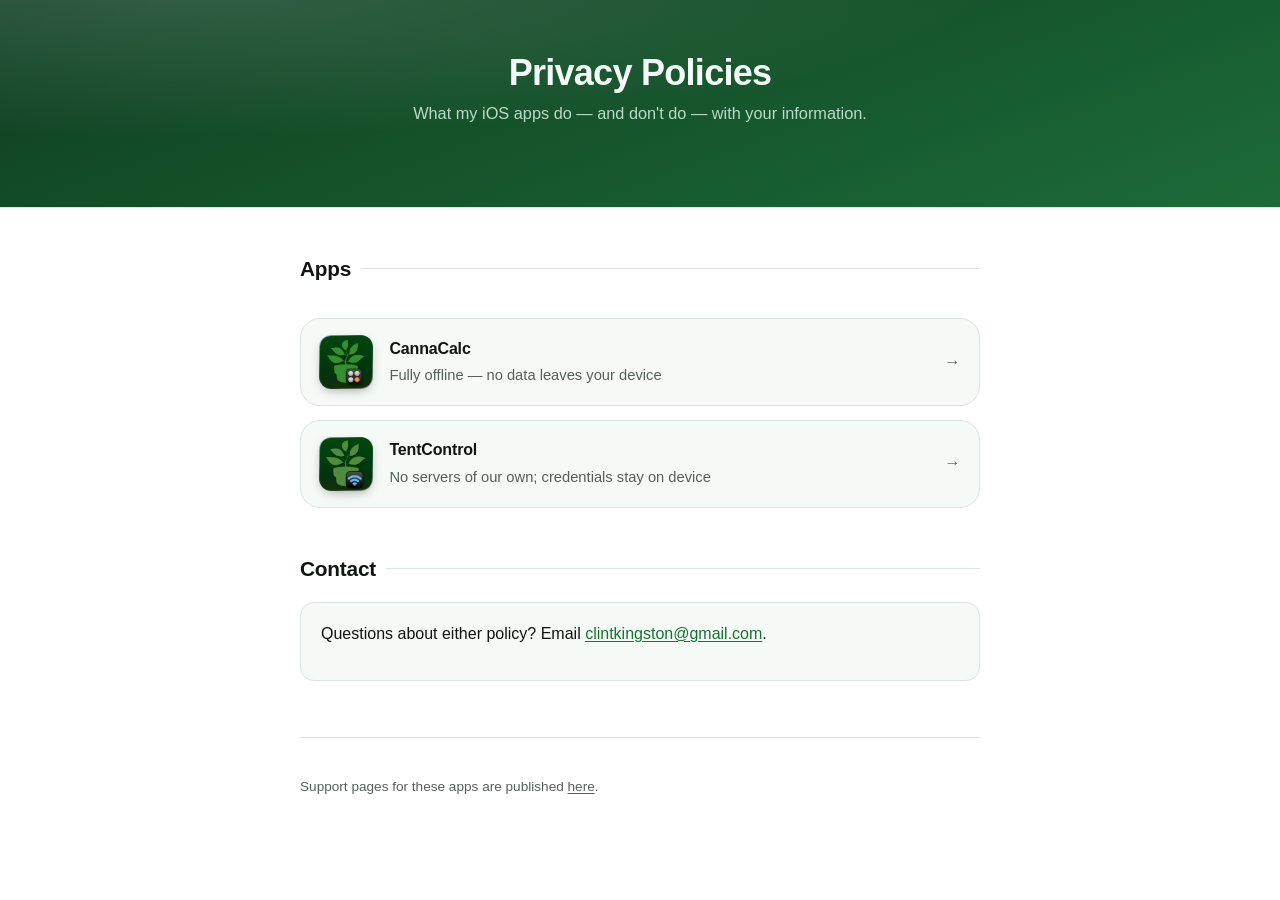
==== index.html @ fa00c097 "feat: restyle privacy policies to match the support site Applies the shared hero/app-icon treatment," ====
<!DOCTYPE html>
<html lang="en">
<head>
<meta charset="utf-8">
<meta name="viewport" content="width=device-width, initial-scale=1">
<title>App Privacy Policies</title>
<meta name="description" content="Privacy policies for CannaCalc and TentControl.">
<link rel="icon" href="./assets/cannacalc.png">
<link rel="stylesheet" href="./assets/style.css">
</head>
<body>

<header class="hero">
	<div class="hero-inner">
		<h1>Privacy Policies</h1>
		<p class="tagline">What my iOS apps do — and don't do — with your information.</p>
	</div>
</header>

<main class="wrap">

	<h2>Apps</h2>

	<div class="apps">

		<a class="app-card" href="./cannacalc/">
			<img src="./assets/cannacalc.png" alt="" width="54" height="54">
			<span>
				<span class="name">CannaCalc</span><br>
				<span class="desc">Fully offline — no data leaves your device</span>
			</span>
			<span class="go" aria-hidden="true">→</span>
		</a>

		<a class="app-card" href="./tentcontrol/">
			<img src="./assets/tentcontrol.png" alt="" width="54" height="54">
			<span>
				<span class="name">TentControl</span><br>
				<span class="desc">No servers of our own; credentials stay on device</span>
			</span>
			<span class="go" aria-hidden="true">→</span>
		</a>

	</div>

	<h2>Contact</h2>

	<div class="card">
		<p>Questions about either policy? Email
		<a href="mailto:clintkingston@gmail.com?subject=Privacy%20policy%20question">clintkingston@gmail.com</a>.</p>
	</div>

	<footer>
		<p>Support pages for these apps are published
		<a href="https://iclint.github.io/AppSupport/">here</a>.</p>
	</footer>

</main>

</body>
</html>
---- assets/style.css ----
/* Shared styling for the app support pages.
   Palette is taken from the app icons: deep-green gradient background, light-green
   foliage, with a per-app badge accent (amber for CannaCalc, cyan for TentControl). */

:root {
	color-scheme: light dark;

	--bg: #ffffff;
	--surface: #f6faf7;
	--surface-2: #ffffff;
	--fg: #0f1511;
	--muted: #55605a;              /* AA on --surface */
	--border: #dbe4de;
	--accent: #157334;
	--accent-fg: #ffffff;
	--accent-soft: #eefaf1;
	--accent-soft-border: #a9dcbb;
	--badge: #157334;              /* overridden per app */

	--hero-from: #0e3d20;
	--hero-to: #1d6b39;
	--hero-fg: #f2fbf5;
	--hero-muted: #b9dcc6;

	--radius: 14px;
	--radius-lg: 20px;
	--shadow: 0 1px 2px rgba(6, 24, 14, .06), 0 8px 24px -12px rgba(6, 24, 14, .18);
	--shadow-lift: 0 2px 4px rgba(6, 24, 14, .08), 0 18px 40px -16px rgba(6, 24, 14, .28);
}

@media (prefers-color-scheme: dark) {
	:root {
		--bg: #0a0e0b;
		--surface: #111a14;
		--surface-2: #16211a;
		--fg: #eef3f0;
		--muted: #a3b0a8;          /* AA on --surface */
		--border: #24322a;
		--accent: #5ee68f;
		--accent-fg: #06210f;
		--accent-soft: #12241a;
		--accent-soft-border: #2d5540;

		--hero-from: #071a0f;
		--hero-to: #0f3d22;
		--hero-fg: #eefaf2;
		--hero-muted: #9dc6ae;

		--shadow: 0 1px 2px rgba(0, 0, 0, .4), 0 8px 24px -12px rgba(0, 0, 0, .6);
		--shadow-lift: 0 2px 4px rgba(0, 0, 0, .45), 0 18px 40px -16px rgba(0, 0, 0, .7);
	}
}

* { box-sizing: border-box; }

body {
	font-family: -apple-system, BlinkMacSystemFont, "Segoe UI", Roboto, Helvetica, Arial, sans-serif;
	line-height: 1.65;
	margin: 0;
	color: var(--fg);
	background: var(--bg);
	-webkit-font-smoothing: antialiased;
}

.wrap {
	max-width: 720px;
	margin: 0 auto;
	padding: 0 1.25rem 4rem;
}

a { color: var(--accent); text-decoration-thickness: 1px; text-underline-offset: 2px; }
a:hover { text-decoration-thickness: 2px; }

/* ---------- Hero ---------- */

.hero {
	position: relative;
	overflow: hidden;
	background:
		radial-gradient(120% 140% at 12% -10%, rgba(255, 255, 255, .16) 0%, transparent 55%),
		linear-gradient(160deg, var(--hero-from) 0%, var(--hero-to) 100%);
	color: var(--hero-fg);
	padding: 3.25rem 1.25rem 3.5rem;
	text-align: center;
	border-bottom: 1px solid var(--border);
}

/* Soft foliage-coloured glow, echoing the icon artwork. */
.hero::after {
	content: "";
	position: absolute;
	inset: auto -20% -60% -20%;
	height: 70%;
	background: radial-gradient(50% 100% at 50% 100%, rgba(126, 217, 158, .28), transparent 70%);
	pointer-events: none;
}

.hero-inner { position: relative; z-index: 1; max-width: 720px; margin: 0 auto; }

.app-icon {
	width: 84px;
	height: 84px;
	border-radius: 22.5%;            /* iOS squircle-ish */
	display: block;
	margin: 0 auto 1.1rem;
	box-shadow: 0 10px 30px -8px rgba(0, 0, 0, .55), 0 0 0 1px rgba(255, 255, 255, .12);
}

.hero h1 {
	font-size: clamp(1.75rem, 5vw, 2.25rem);
	line-height: 1.15;
	letter-spacing: -.02em;
	margin: 0 0 .4rem;
}

.hero .tagline { color: var(--hero-muted); margin: 0 0 1.5rem; font-size: 1.02rem; }

.btn {
	display: inline-block;
	background: var(--accent);
	color: var(--accent-fg);
	font-weight: 600;
	text-decoration: none;
	padding: .7rem 1.35rem;
	border-radius: 999px;
	transition: transform .15s ease, box-shadow .15s ease, filter .15s ease;
	box-shadow: 0 8px 20px -8px rgba(0, 0, 0, .5);
}
.btn:hover { transform: translateY(-1px); filter: brightness(1.06); box-shadow: 0 12px 26px -8px rgba(0, 0, 0, .55); }
.btn:active { transform: translateY(0); }

.hero .btn-note { display: block; margin-top: .85rem; font-size: .85rem; color: var(--hero-muted); }

/* ---------- Content ---------- */

h2 {
	font-size: 1.3rem;
	letter-spacing: -.01em;
	margin: 2.75rem 0 1rem;
	display: flex;
	align-items: center;
	gap: .6rem;
}

/* Small accent rule after each section heading. */
h2::after {
	content: "";
	flex: 1;
	height: 1px;
	background: var(--border);
}

.updated { color: var(--muted); font-size: .88rem; }

.lead {
	background: var(--accent-soft);
	border: 1px solid var(--accent-soft-border);
	border-left: 3px solid var(--badge);
	border-radius: var(--radius);
	padding: 1rem 1.15rem;
	margin: 2rem 0 0;
	box-shadow: var(--shadow);
}
.lead p { margin: 0; }

.intro { margin-top: 2rem; color: var(--muted); }

/* ---------- FAQ accordions ---------- */

.faq { display: flex; flex-direction: column; gap: .6rem; }

details {
	background: var(--surface);
	border: 1px solid var(--border);
	border-radius: var(--radius);
	overflow: hidden;
	transition: border-color .15s ease, box-shadow .15s ease;
}
details:hover { border-color: var(--badge); }
details[open] { background: var(--surface-2); box-shadow: var(--shadow); }

summary {
	cursor: pointer;
	list-style: none;
	padding: .95rem 1.1rem;
	font-weight: 600;
	display: flex;
	align-items: center;
	justify-content: space-between;
	gap: 1rem;
}
summary::-webkit-details-marker { display: none; }

/* Chevron that rotates when the item opens. */
summary::after {
	content: "";
	flex: none;
	width: 8px;
	height: 8px;
	border-right: 2px solid var(--muted);
	border-bottom: 2px solid var(--muted);
	transform: rotate(45deg) translate(-2px, -2px);
	transition: transform .2s ease;
}
details[open] summary::after { transform: rotate(-135deg) translate(-2px, -2px); }

summary:focus-visible { outline: 2px solid var(--accent); outline-offset: -2px; }

details > *:not(summary) { padding: 0 1.1rem; }
details > *:not(summary):last-child { padding-bottom: 1.1rem; }
details p:first-of-type { margin-top: 0; }

/* ---------- Report list ---------- */

.card {
	background: var(--surface);
	border: 1px solid var(--border);
	border-radius: var(--radius);
	padding: 1.1rem 1.25rem;
}
.card ul { margin: .5rem 0 0; padding-left: 1.15rem; }
.card li { margin: .35rem 0; }
.card > p:first-child { margin-top: 0; }

/* ---------- Index cards ---------- */

.apps { display: grid; gap: .85rem; margin-top: 2rem; padding: 0; list-style: none; }

.app-card {
	display: flex;
	align-items: center;
	gap: 1rem;
	background: var(--surface);
	border: 1px solid var(--border);
	border-radius: var(--radius-lg);
	padding: 1rem 1.15rem;
	text-decoration: none;
	color: inherit;
	transition: transform .15s ease, box-shadow .15s ease, border-color .15s ease;
}
.app-card:hover { transform: translateY(-2px); box-shadow: var(--shadow-lift); border-color: var(--accent); }

.app-card img { width: 54px; height: 54px; border-radius: 22.5%; flex: none; box-shadow: 0 4px 12px -4px rgba(0, 0, 0, .4); }
.app-card .name { font-weight: 650; letter-spacing: -.01em; }
.app-card .desc { color: var(--muted); font-size: .92rem; }
.app-card .go { margin-left: auto; color: var(--muted); flex: none; }

/* ---------- Prose (privacy policy pages) ---------- */

.prose p { margin: 0 0 1rem; }
.prose ul { padding-left: 1.2rem; }
.prose li { margin: .4rem 0; }
.prose code { font-size: .9em; }

/* Tables scroll inside their own container so the page body never scrolls sideways. */
.table-wrap {
	overflow-x: auto;
	border: 1px solid var(--border);
	border-radius: var(--radius);
	background: var(--surface);
	margin: 1rem 0 1.25rem;
	-webkit-overflow-scrolling: touch;
}

table { border-collapse: collapse; width: 100%; font-size: .93rem; min-width: 480px; }
td, th { padding: .7rem .85rem; text-align: left; vertical-align: top; border-bottom: 1px solid var(--border); }
th { background: var(--accent-soft); font-weight: 650; white-space: nowrap; }
tr:last-child td { border-bottom: 0; }
tbody tr:hover td { background: var(--accent-soft); }

/* ---------- Footer ---------- */

footer {
	margin-top: 3.5rem;
	padding-top: 1.5rem;
	border-top: 1px solid var(--border);
	color: var(--muted);
	font-size: .85rem;
}
footer a { color: var(--muted); }

.backlink {
	display: inline-block;
	margin: 1.75rem 0 0;
	color: var(--muted);
	font-size: .88rem;
	text-decoration: none;
}
.backlink:hover { color: var(--accent); }

@media (prefers-reduced-motion: reduce) {
	* { transition: none !important; }
}
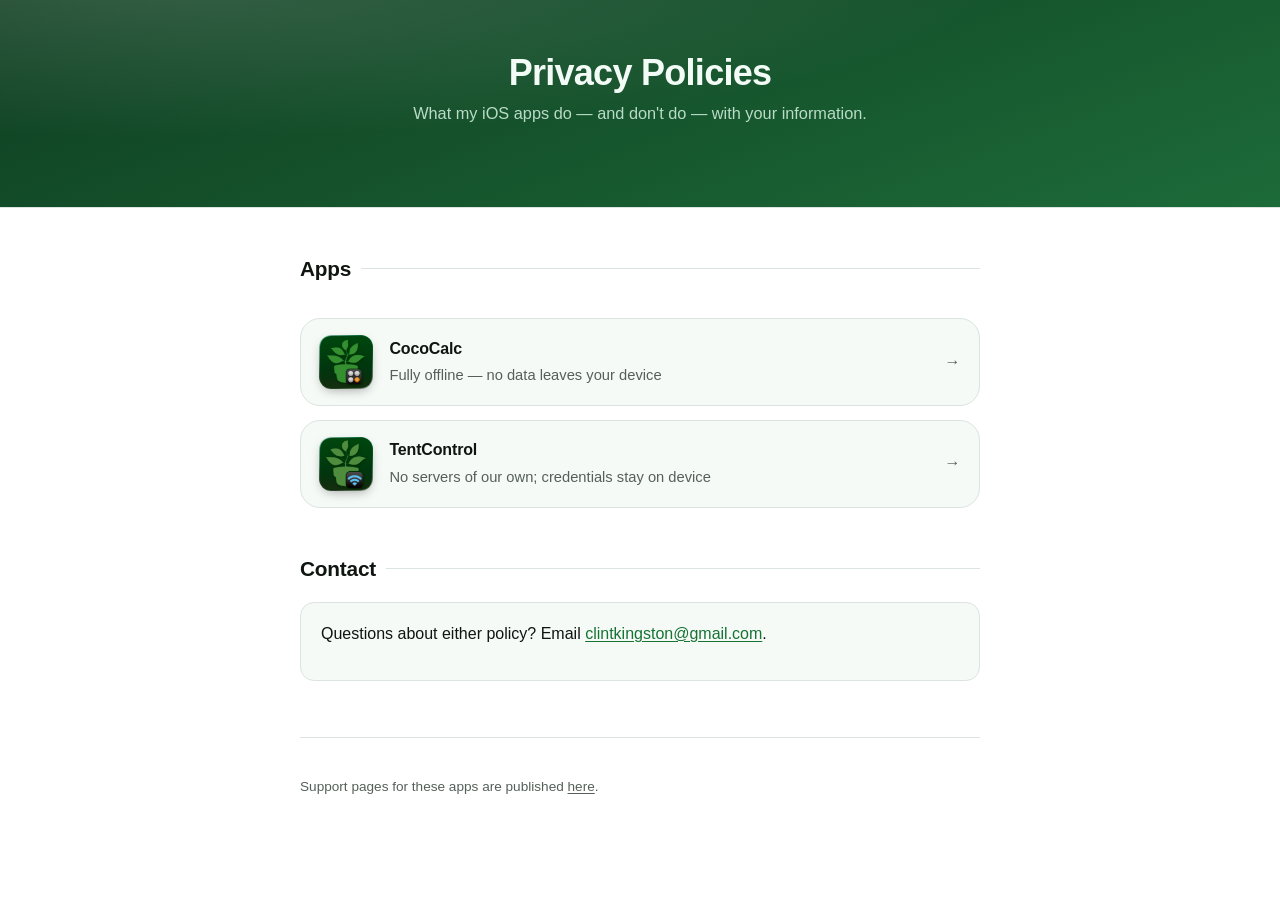
==== commit 02e5b45e: "feat: rename CannaCalc to CocoCalc The App Store name "CannaCalc" is reserved by another developer, " ====
--- a/index.html
+++ b/index.html
@@ -4,8 +4,8 @@
 <meta charset="utf-8">
 <meta name="viewport" content="width=device-width, initial-scale=1">
 <title>App Privacy Policies</title>
-<meta name="description" content="Privacy policies for CannaCalc and TentControl.">
-<link rel="icon" href="./assets/cannacalc.png">
+<meta name="description" content="Privacy policies for CocoCalc and TentControl.">
+<link rel="icon" href="./assets/cococalc.png">
 <link rel="stylesheet" href="./assets/style.css">
 </head>
 <body>
@@ -23,10 +23,10 @@
 
 	<div class="apps">
 
-		<a class="app-card" href="./cannacalc/">
-			<img src="./assets/cannacalc.png" alt="" width="54" height="54">
+		<a class="app-card" href="./cococalc/">
+			<img src="./assets/cococalc.png" alt="" width="54" height="54">
 			<span>
-				<span class="name">CannaCalc</span><br>
+				<span class="name">CocoCalc</span><br>
 				<span class="desc">Fully offline — no data leaves your device</span>
 			</span>
 			<span class="go" aria-hidden="true">→</span>
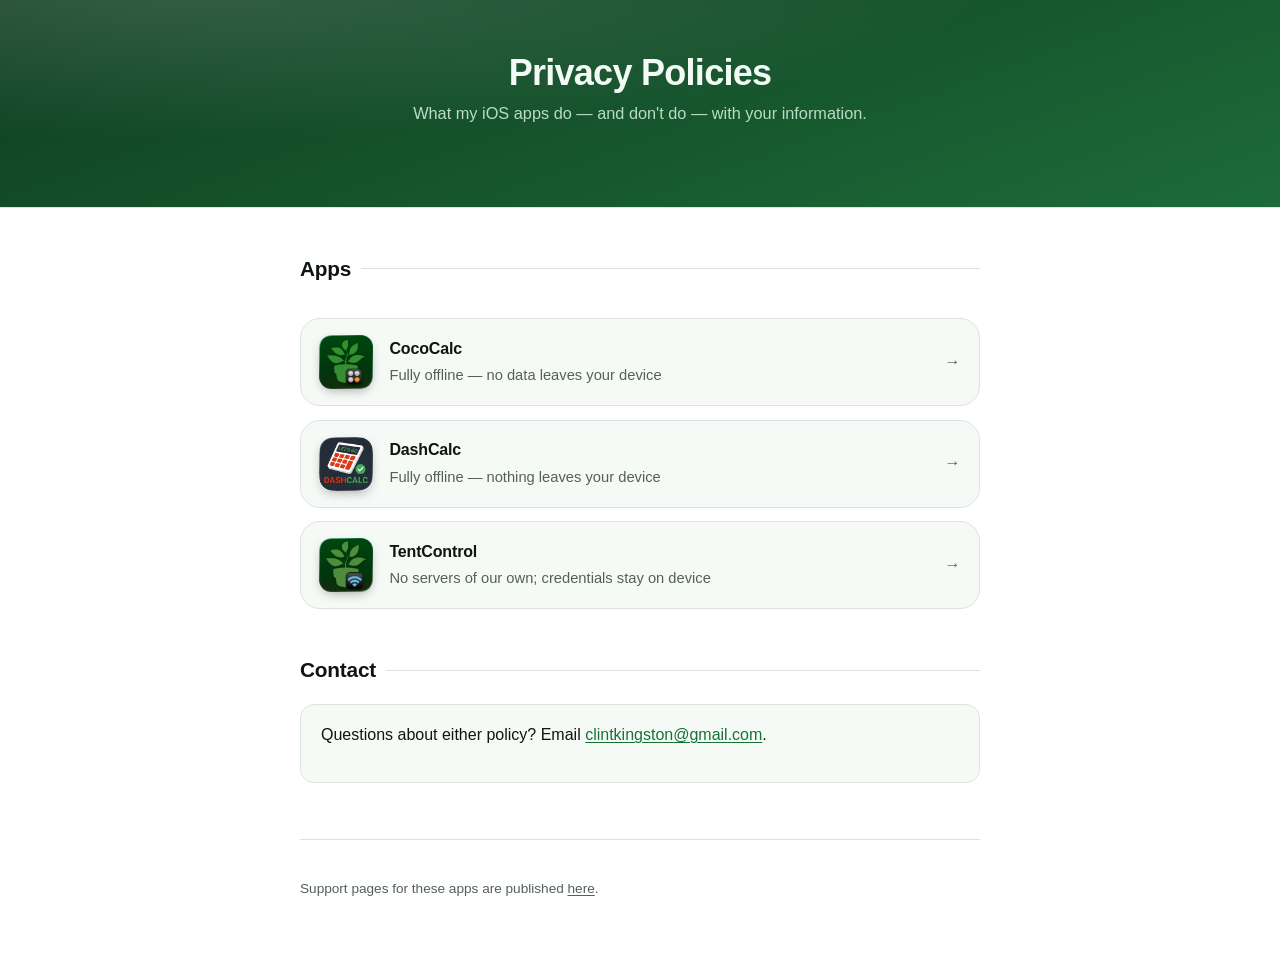
==== commit fa664d16: "Add DashCalc privacy policy Co-Authored-By: Claude Opus 4.8 (1M context) <noreply@anthropic.com>" ====
--- a/index.html
+++ b/index.html
@@ -4,7 +4,7 @@
 <meta charset="utf-8">
 <meta name="viewport" content="width=device-width, initial-scale=1">
 <title>App Privacy Policies</title>
-<meta name="description" content="Privacy policies for CocoCalc and TentControl.">
+<meta name="description" content="Privacy policies for CocoCalc, DashCalc and TentControl.">
 <link rel="icon" href="./assets/cococalc.png">
 <link rel="stylesheet" href="./assets/style.css">
 </head>
@@ -28,6 +28,15 @@
 			<span>
 				<span class="name">CocoCalc</span><br>
 				<span class="desc">Fully offline — no data leaves your device</span>
+			</span>
+			<span class="go" aria-hidden="true">→</span>
+		</a>
+
+		<a class="app-card" href="./dashcalc/">
+			<img src="./assets/dashcalc.png" alt="" width="54" height="54">
+			<span>
+				<span class="name">DashCalc</span><br>
+				<span class="desc">Fully offline — nothing leaves your device</span>
 			</span>
 			<span class="go" aria-hidden="true">→</span>
 		</a>
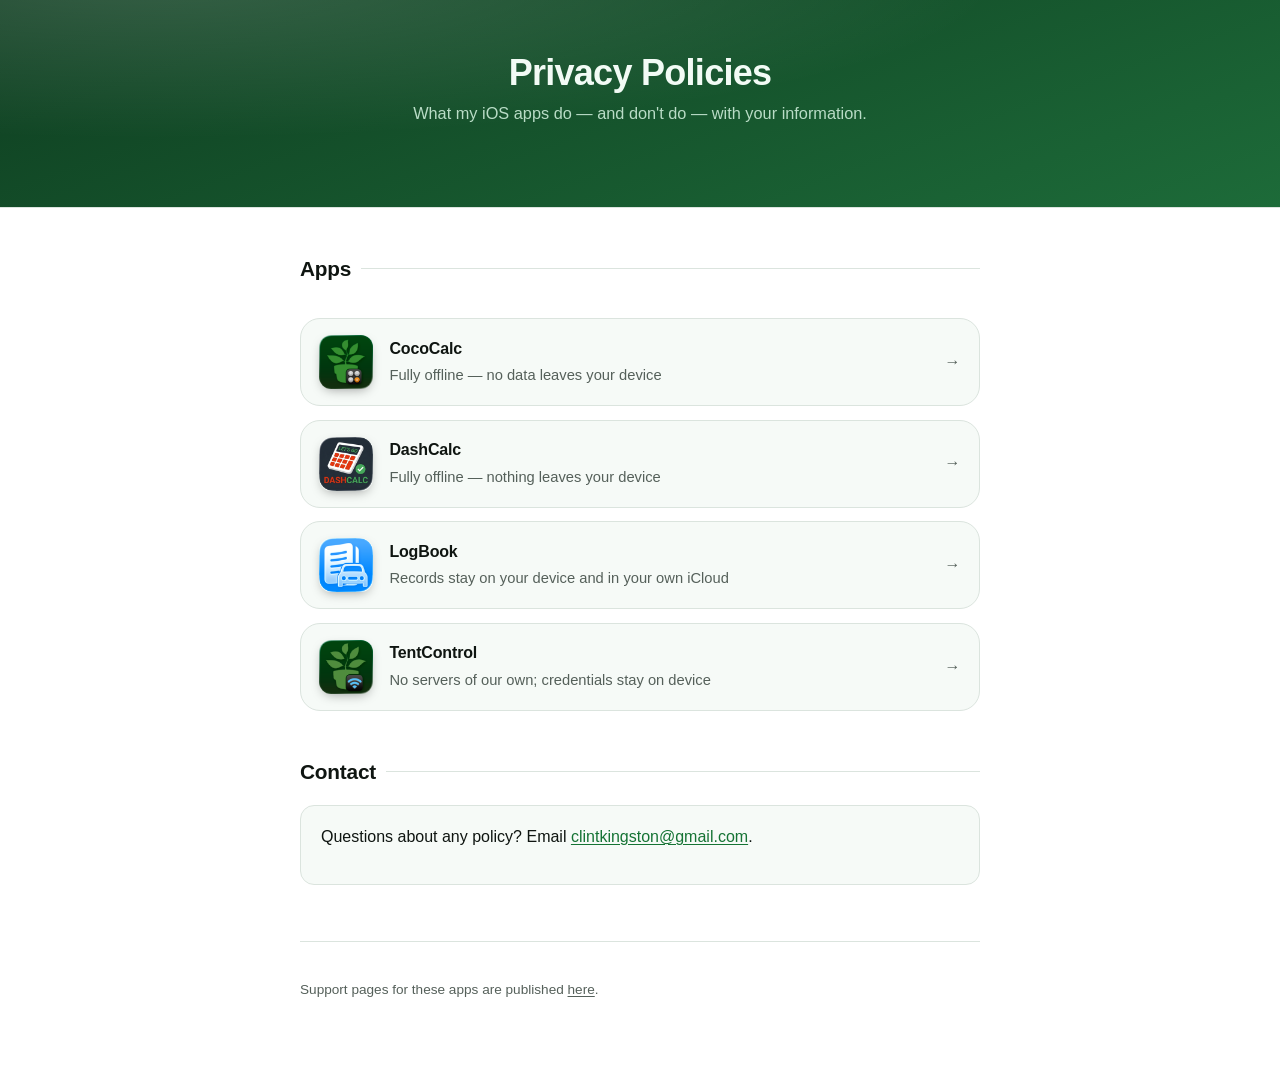
==== commit 2a25384f: "feat: LogBook privacy policy Co-Authored-By: Claude Opus 5.5 <noreply@anthropic.com>" ====
--- a/index.html
+++ b/index.html
@@ -4,7 +4,7 @@
 <meta charset="utf-8">
 <meta name="viewport" content="width=device-width, initial-scale=1">
 <title>App Privacy Policies</title>
-<meta name="description" content="Privacy policies for CocoCalc, DashCalc and TentControl.">
+<meta name="description" content="Privacy policies for CocoCalc, DashCalc, LogBook and TentControl.">
 <link rel="icon" href="./assets/cococalc.png">
 <link rel="stylesheet" href="./assets/style.css">
 </head>
@@ -41,6 +41,15 @@
 			<span class="go" aria-hidden="true">→</span>
 		</a>
 
+		<a class="app-card" href="./logbook/">
+			<img src="./assets/logbook.png" alt="" width="54" height="54">
+			<span>
+				<span class="name">LogBook</span><br>
+				<span class="desc">Records stay on your device and in your own iCloud</span>
+			</span>
+			<span class="go" aria-hidden="true">→</span>
+		</a>
+
 		<a class="app-card" href="./tentcontrol/">
 			<img src="./assets/tentcontrol.png" alt="" width="54" height="54">
 			<span>
@@ -55,7 +64,7 @@
 	<h2>Contact</h2>
 
 	<div class="card">
-		<p>Questions about either policy? Email
+		<p>Questions about any policy? Email
 		<a href="mailto:clintkingston@gmail.com?subject=Privacy%20policy%20question">clintkingston@gmail.com</a>.</p>
 	</div>
 
